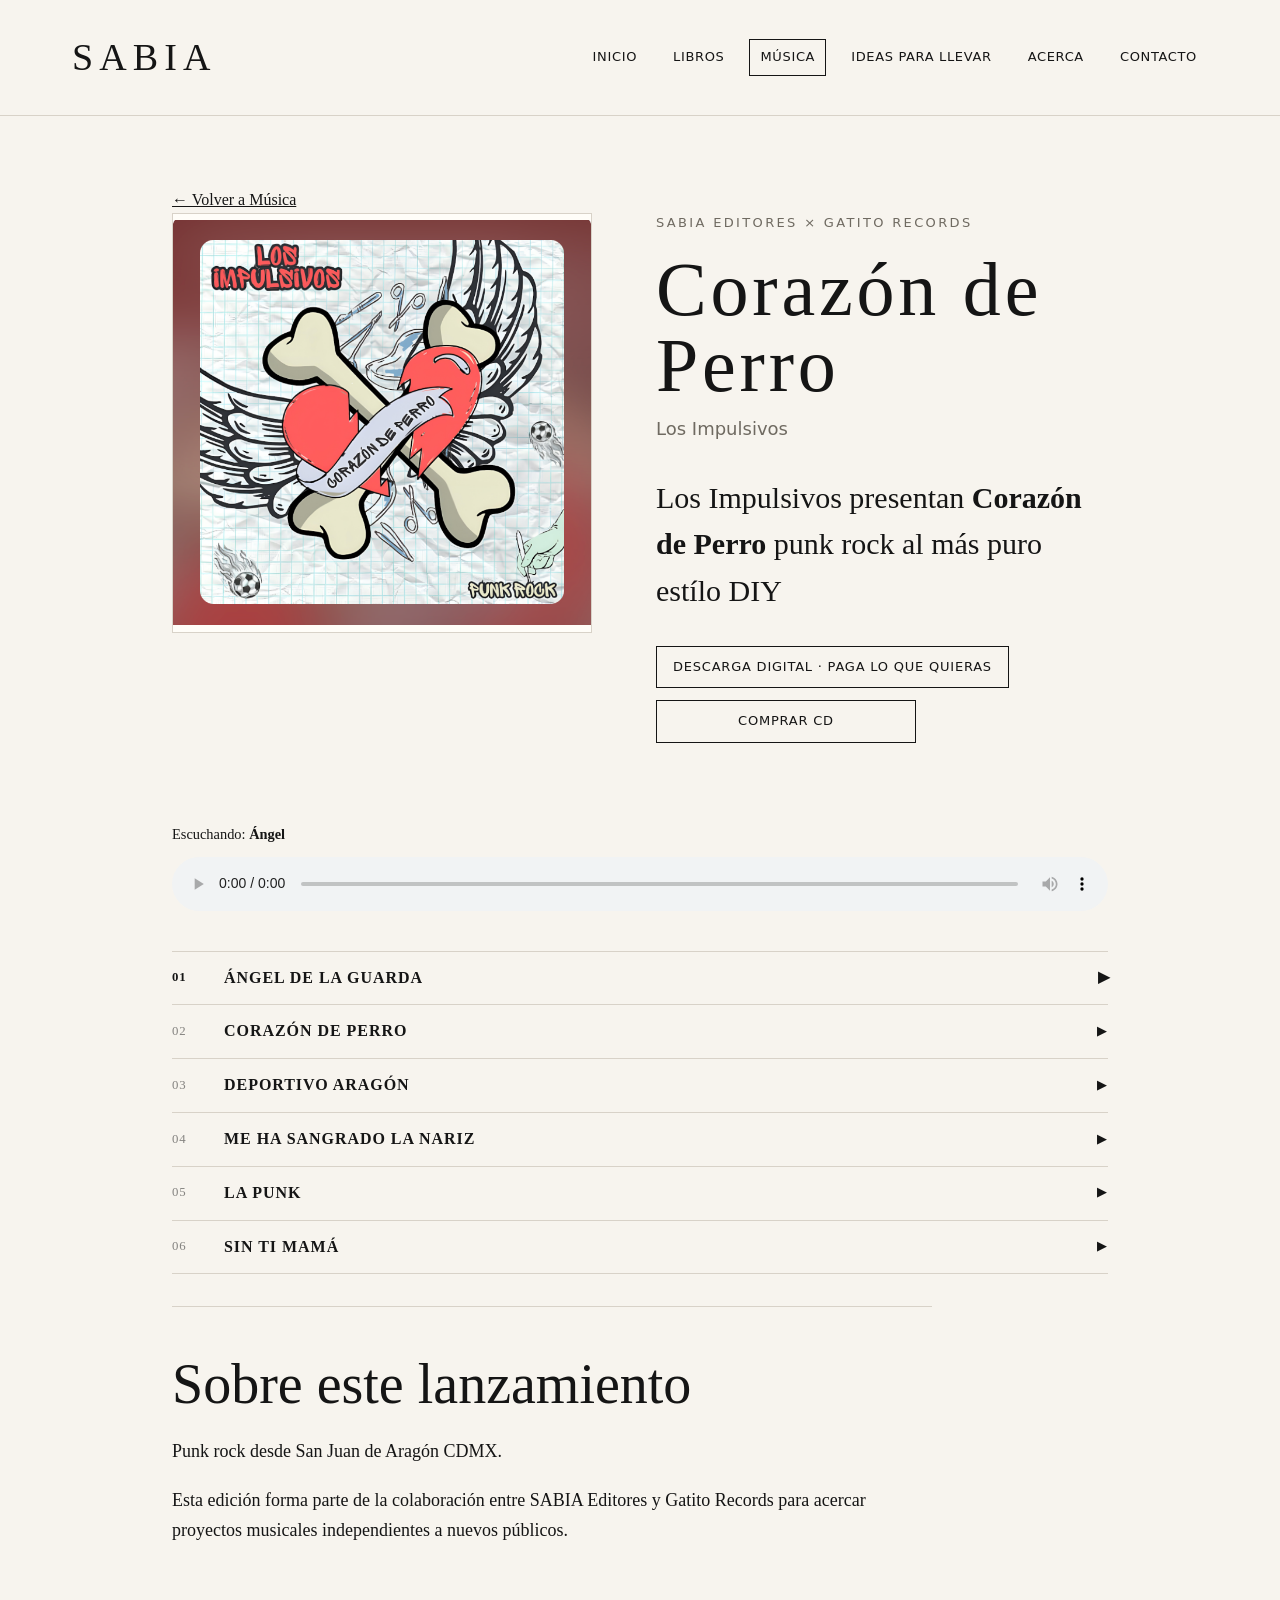
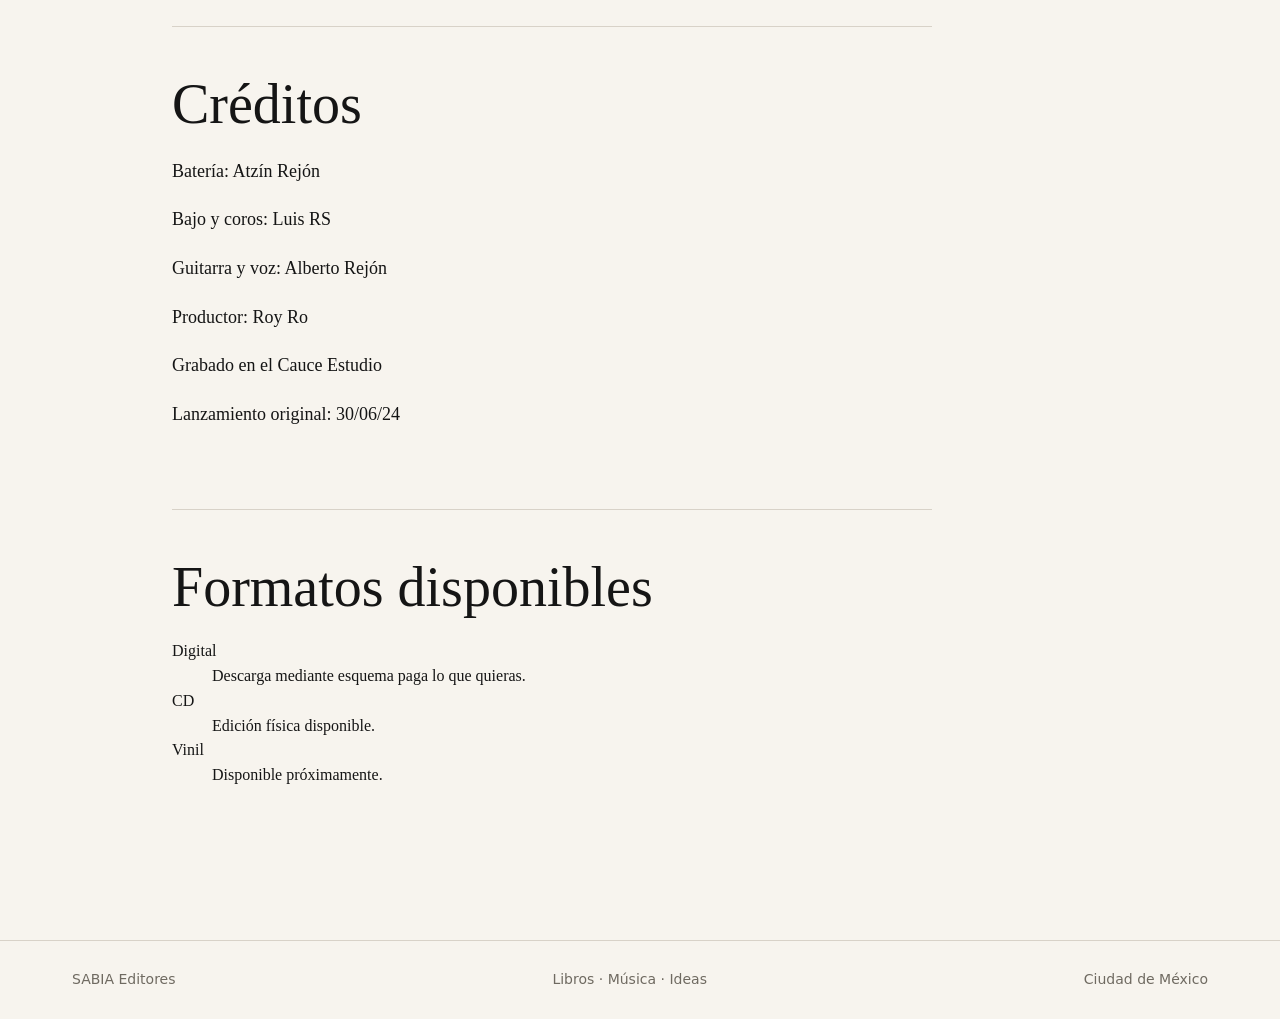
==== musica/corazonDePerro.html @ d7370473 "Update corazonDePerro.html" ====
<!doctype html>
<html lang="es">
<head>
  <meta charset="utf-8">
  <meta name="viewport" content="width=device-width, initial-scale=1">
  <title>Corazón de Perro</title>

  <meta
    name="description"
    content="Escucha y consigue Corazón de Perro de Los Impulsivos, presentado por SABIA Editores."
  >

  <link rel="stylesheet" href="../assets/css/styles.css">
</head>

<body>

  <header>
    <a class="logo" href="../index.html">SABIA</a>

    <nav aria-label="Navegación principal">
      <a href="../index.html">Inicio</a>
      <a href="../libros.html">Libros</a>
      <a href="../musica.html" class="active">Música</a>
      <!--
      <a href="../cuaderno.html">Cuaderno</a>
      -->
      <a href="../ideas-para-llevar.html">Ideas para llevar</a>
      <a href="../acerca.html">Acerca</a>
      <a href="../contacto.html">Contacto</a>
    </nav>
  </header>


  <main>

    <a class="back-link" href="../musica.html">
      ← Volver a Música
    </a>


    <!-- =====================================================
         PRESENTACIÓN DEL ÁLBUM
         ===================================================== -->

    <section class="album-page">

      <div class="album-cover">

        <img
          src="corazonDePerro.png"
          alt="Portada de Corazón de Perro por Los Impulsivos"
        >

      </div>


      <div class="album-info">

        <div class="kicker">
          SABIA Editores × Gatito Records
        </div>

        <h1>Corazón de Perro</h1>

        <p class="album-artist">
          Los Impulsivos
        </p>


        <p class="lead">
          Los Impulsivos presentan <strong>Corazón de Perro </strong> punk rock al más puro estílo DIY
        </p>


        <div class="album-actions">

          <a
            class="button"
            href="#"
            target="_blank"
            rel="noopener"
          >
            Descarga digital · paga lo que quieras
          </a>

          <a
            class="button"
            href="#"
            target="_blank"
            rel="noopener"
          >
            Comprar CD
          </a>
<!--
          <a
            class="button"
            href="#"
            target="_blank"
            rel="noopener"
          >
            Comprar vinil
          </a>
-->
        </div>

      </div>

    </section>



    <!-- =====================================================
         REPRODUCTOR
         ===================================================== -->

    <div class="album-player">

          <p class="now-playing">

            Escuchando:

            <strong id="current-track">

              Ángel

            </strong>

          </p>

          <audio

            id="audio-player"

            controls

            preload="metadata"

          >

            <source

              src="corazonDePerro/angel_de_la_guarda.mp3"

              type="audio/mpeg"

            >

            Tu navegador no soporta la reproducción de audio.

          </audio>

        </div>

        <!-- =========================================

             TRACKLIST

             ========================================= -->

        <div class="album-tracklist">

          <button

            class="track-button active-track"

            data-src="corazonDePerro/angel_de_la_guarda.mp3"

            data-title="Ángel de la Guarda"

          >

            <span class="track-number">01</span>

            <span class="track-title">Ángel de la Guarda</span>

            <span class="track-play">▶</span>

          </button>

          <button

            class="track-button"

            data-src="corazonDePerro/corazon_de_perro.mp3"

            data-title="Corazón de Perro"

          >

            <span class="track-number">02</span>

            <span class="track-title">Corazón de Perro</span>

            <span class="track-play">▶</span>

          </button>

          <button

            class="track-button"

            data-src="corazonDePerro/deportivo_aragon.mp3"

            data-title="Deportivo"

          >

            <span class="track-number">03</span>

            <span class="track-title">Deportivo Aragón</span>

            <span class="track-play">▶</span>

          </button>

          <button

            class="track-button"

            data-src="corazonDePerro/me_ha_sangrado_la_nariz.mp3"

            data-title="Me ha sangrado la Nariz"

          >

            <span class="track-number">04</span>

            <span class="track-title">Me ha sangrado la Nariz</span>

            <span class="track-play">▶</span>

          </button>

          <button

            class="track-button"

            data-src="corazonDePerro/la_punk.mp3"

            data-title="La Punk"

          >

            <span class="track-number">05</span>

            <span class="track-title">La Punk</span>

            <span class="track-play">▶</span>

          </button>

          <button

            class="track-button"

            data-src="corazonDePerro/sin_ti_mama.mp3"

            data-title="Sin ti Mamá"

          >

            <span class="track-number">06</span>

            <span class="track-title">Sin ti Mamá</span>

            <span class="track-play">▶</span>

          </button>

        </div>



    <!-- =====================================================
         SOBRE EL ÁLBUM
         ===================================================== -->

    <section class="album-notes narrow">

      <h2>Sobre este lanzamiento</h2>

      <p>
        Punk rock desde San Juan de Aragón CDMX.
      </p>

      <p>
        Esta edición forma parte de la colaboración entre SABIA Editores
        y Gatito Records para acercar proyectos musicales independientes
        a nuevos públicos.
      </p>

    </section>



    <!-- =====================================================
         CRÉDITOS
         ===================================================== -->

    <section class="album-notes narrow">

      <h2>Créditos</h2>
      <p> 
        Batería: Atzín Rejón
      </p>
      <p>
        Bajo y coros: Luis RS
      </p>
      <p>
        Guitarra y voz: Alberto Rejón
      </p>
      <p>
        Productor: Roy Ro
      </p>
      <p>
        Grabado en el Cauce Estudio
      </p>

      <p>
        Lanzamiento original: 30/06/24
      </p>

    </section>



    <!-- =====================================================
         FORMATOS
         ===================================================== -->

    <section class="album-notes narrow">

      <h2>Formatos disponibles</h2>

      <dl>

        <div>
          <dt>Digital</dt>
          <dd>Descarga mediante esquema paga lo que quieras.</dd>
        </div>

        <div>
          <dt>CD</dt>
          <dd>Edición física disponible.</dd>
        </div>

        <div>
          <dt>Vinil</dt>
          <dd>Disponible próximamente.</dd>
        </div>

      </dl>

    </section>

  </main>


  <footer>
    <span>SABIA Editores</span>
    <span>Libros · Música · Ideas</span>
    <span>Ciudad de México</span>
  </footer>
 <script src="../assets/js/player.js"></script>
</body>
</html>
---- assets/css/styles.css ----
/* =========================================================
   SABIA Editores — Global Stylesheet
   Version: 0.1
   Purpose: Base styles for the whole site.
   ========================================================= */

:root {
  --bg: #f7f4ee;
  --paper: #fffdf8;
  --ink: #151515;
  --muted: #6f6a61;
  --line: #d8d2c8;
  --soft-line: #e9e3d8;

  --max-width: 1080px;
  --space-page: clamp(24px, 6vw, 72px);

  --font-serif: Georgia, "Times New Roman", serif;
  --font-sans: system-ui, -apple-system, BlinkMacSystemFont, "Segoe UI", sans-serif;
}

/* ---------- Reset / Base ---------- */

* {
  box-sizing: border-box;
}

html {
  scroll-behavior: smooth;
}

html,
body {
  margin: 0;
  padding: 0;
}

body {
  background: var(--bg);
  color: var(--ink);
  font-family: var(--font-serif);
  line-height: 1.55;
  text-rendering: optimizeLegibility;
}

img,
svg,
video {
  max-width: 100%;
  height: auto;
}

a {
  color: inherit;
}

/* ---------- Header / Navigation ---------- */

header {
  padding: 28px var(--space-page);
  border-bottom: 1px solid var(--line);
  display: flex;
  align-items: center;
  justify-content: space-between;
  gap: 28px;
}

.logo {
  color: var(--ink);
  font-family: var(--font-serif);
  font-size: clamp(28px, 4vw, 38px);
  letter-spacing: 0.16em;
  text-decoration: none;
}

nav {
  display: flex;
  align-items: center;
  gap: 14px;
  flex-wrap: wrap;
  font-family: var(--font-sans);
  font-size: 13px;
  letter-spacing: 0.05em;
  text-transform: uppercase;
}

nav a {
  color: var(--ink);
  text-decoration: none;
  padding: 7px 10px;
  border: 1px solid transparent;
}

nav a:hover,
nav a:focus {
  border-color: var(--line);
}

nav a.active {
  border-color: var(--ink);
}

.nav-item {
  position: relative;
}

.submenu {
  display: none;
  position: absolute;
  top: calc(100% + 6px);
  left: 0;
  min-width: 250px;
  background: var(--bg);
  border: 1px solid var(--line);
  padding: 8px;
  z-index: 20;
  box-shadow: 0 16px 30px rgba(0, 0, 0, 0.06);
}

.submenu a {
  display: block;
  padding: 9px 10px;
  text-transform: none;
  letter-spacing: 0.02em;
  font-size: 14px;
}

.nav-item:hover .submenu,
.nav-item:focus-within .submenu {
  display: block;
}

/* ---------- Layout ---------- */

main {
  max-width: var(--max-width);
  margin: 0 auto;
  padding: 72px var(--space-page);
}

section {
  margin-bottom: 80px;
}

.hero {
  min-height: 48vh;
  display: flex;
  flex-direction: column;
  justify-content: center;
  align-items: flex-start;
}

.kicker {
  margin-bottom: 18px;
  color: var(--muted);
  font-family: var(--font-sans);
  font-size: 13px;
  letter-spacing: 0.18em;
  text-transform: uppercase;
}

h1,
h2,
h3 {
  font-weight: 400;
  margin-top: 0;
}

h1 {
  margin-bottom: 28px;
  font-size: clamp(48px, 9vw, 108px);
  line-height: 0.95;
  letter-spacing: 0.05em;
}

h2 {
  margin-bottom: 22px;
  font-size: clamp(30px, 5vw, 56px);
  line-height: 1.05;
}

h3 {
  margin-bottom: 12px;
  font-size: 24px;
}

p {
  margin-top: 0;
}

.lead {
  max-width: 720px;
  font-size: clamp(20px, 2.4vw, 30px);
}

/* ---------- Cards / Grids ---------- */

.grid {
  display: grid;
  grid-template-columns: repeat(3, 1fr);
  gap: 18px;
}

.card {
  min-height: 180px;
  padding: 28px;
  border: 1px solid var(--line);
  background: rgba(255, 255, 255, 0.35);
}

.card p {
  color: var(--muted);
  margin-bottom: 0;
}

.card a {
  text-decoration: none;
}

.card:hover {
  border-color: var(--ink);
}

/* ---------- Buttons / Links ---------- */

.button,
button {
  display: inline-block;
  padding: 10px 16px;
  border: 1px solid var(--ink);
  background: transparent;
  color: var(--ink);
  font-family: var(--font-sans);
  font-size: 13px;
  letter-spacing: 0.06em;
  text-transform: uppercase;
  text-decoration: none;
  cursor: pointer;
}

.button:hover,
button:hover {
  background: var(--ink);
  color: var(--bg);
}

.text-link {
  text-decoration: none;
  border-bottom: 1px solid var(--ink);
}

/* ---------- Footer ---------- */

footer {
  padding: 28px var(--space-page);
  border-top: 1px solid var(--line);
  color: var(--muted);
  font-family: var(--font-sans);
  font-size: 14px;
  display: flex;
  justify-content: space-between;
  gap: 20px;
  flex-wrap: wrap;
}

/* ---------- Utility Classes ---------- */

.muted {
  color: var(--muted);
}

.divider {
  border-top: 1px solid var(--line);
  margin: 48px 0;
}

.narrow {
  max-width: 760px;
}

.center {
  text-align: center;
}


.hide {
  display: none;
}

/* ---------- Responsive ---------- */

@media (max-width: 820px) {
  header {
    align-items: flex-start;
    flex-direction: column;
  }

  nav {
    gap: 8px;
  }

  .submenu {
    position: static;
    box-shadow: none;
    margin-top: 4px;
  }

  main {
    padding-top: 48px;
  }

  .grid {
    grid-template-columns: 1fr;
  }
}

@media (max-width: 520px) {
  nav a {
    padding: 6px 8px;
  }

  section {
    margin-bottom: 56px;
  }

  .card {
    padding: 22px;
  }
}

/* ---------- Book Catalog ---------- */

.book-grid {
  display: grid;
  grid-template-columns: repeat(3, 1fr);
  gap: 42px;
}

.book-card h2 {
  font-size: 28px;
  margin: 22px 0 6px;
}

.book-author {
  color: var(--muted);
  font-family: var(--font-sans);
  font-size: 14px;
  margin-bottom: 14px;
}

.book-tags {
  font-family: var(--font-sans);
  font-size: 12px;
  letter-spacing: 0.06em;
  text-transform: uppercase;
  color: var(--muted);
  margin-bottom: 18px;
}

.book-cover {
  aspect-ratio: 2 / 3;
  border: 1px solid var(--line);
  background: var(--paper);
  display: flex;
  flex-direction: column;
  align-items: center;
  justify-content: center;
}

.placeholder-cover span {
  font-size: 28px;
  letter-spacing: 0.18em;
}

.placeholder-cover strong {
  margin-top: 24px;
  font-family: var(--font-sans);
  font-size: 12px;
  letter-spacing: 0.16em;
  text-transform: uppercase;
  font-weight: 400;
  color: var(--muted);
}

@media (max-width: 820px) {
  .book-grid {
    grid-template-columns: 1fr;
  }
}

/* ---------- Music Catalog ---------- */

.collab-line {
  margin-top: 24px;
  padding-top: 18px;
  border-top: 1px solid var(--line);
  color: var(--muted);
  font-family: var(--font-sans);
  font-size: 23px;
  letter-spacing: 0.1em;
  text-transform: uppercase;
}

.album-grid {
  display: grid;
  grid-template-columns: repeat(3, 1fr);
  gap: 42px;
}

.album-card h2 {
  font-size: 28px;
  margin: 22px 0 6px;
}

.album-artist {
  color: var(--muted);
  font-family: var(--font-sans);
  font-size: 14px;
  margin-bottom: 14px;
}

.album-tags {
  color: var(--muted);
  font-family: var(--font-sans);
  font-size: 12px;
  letter-spacing: 0.06em;
  text-transform: uppercase;
  margin-bottom: 18px;
}

.album-cover {
  aspect-ratio: 1 / 1;
  border: 1px solid var(--line);
  background: var(--paper);
  display: flex;
  flex-direction: column;
  align-items: center;
  justify-content: center;
}

.album-cover.placeholder-cover span {
  font-size: 28px;
  letter-spacing: 0.18em;
}

.album-cover.placeholder-cover strong {
  margin-top: 24px;
  color: var(--muted);
  font-family: var(--font-sans);
  font-size: 12px;
  font-weight: 400;
  letter-spacing: 0.16em;
  text-transform: uppercase;
}

@media (max-width: 820px) {
  .album-grid {
    grid-template-columns: 1fr;
  }
}

/* ---------- Individual Album Page ---------- */

.album-page {
  display: grid;
  grid-template-columns: minmax(280px, 420px) 1fr;
  gap: 64px;
  align-items: start;
}

.album-page .album-cover {
  width: 100%;
}

.album-info h1 {
  font-size: clamp(42px, 7vw, 76px);
  line-height: 1;
  margin-bottom: 12px;
}

.album-info .album-artist {
  font-size: 18px;
  margin-bottom: 32px;
}

.album-info .lead {
  max-width: 620px;
  margin-bottom: 32px;
}


/* ---------- Album Actions ---------- */

.album-actions {
  display: flex;
  flex-direction: column;
  align-items: flex-start;
  gap: 12px;
  margin-top: 32px;
}

.album-actions .button {
  min-width: 260px;
  text-align: center;
}


/* ---------- Bandcamp Player ---------- */

.bandcamp-player {
  padding-top: 48px;
  border-top: 1px solid var(--line);
}

.bandcamp-player h2 {
  margin-bottom: 32px;
}

.bandcamp-player iframe {
  display: block;
  width: 100%;
  max-width: 760px;
}


/* ---------- Album Notes ---------- */

.album-notes {
  padding-top: 48px;
  border-top: 1px solid var(--line);
}

.album-notes p {
  font-size: 18px;
  line-height: 1.7;
}


/* ---------- Responsive ---------- */

@media (max-width: 820px) {

  .album-page {
    grid-template-columns: 1fr;
    gap: 40px;
  }

  .album-page .album-cover {
    max-width: 480px;
  }

  .album-actions {
    align-items: stretch;
  }

  .album-actions .button {
    width: 100%;
    min-width: 0;
  }

  .bandcamp-player iframe {
    max-width: 100%;
  }
}

/* ---------- Disabled Links ---------- */

.disabled-link {
  opacity: 0.4;
  cursor: default;
  pointer-events: none;
}
/* ---------- Album Audio Player ---------- */

.album-player {
  margin: 32px 0;
}

.now-playing {
  margin-bottom: 12px;
  font-size: 0.9rem;
}

#audio-player {
  width: 100%;
}


/* ---------- Album Tracklist ---------- */

.album-tracklist {
  margin: 24px 0 32px;
  border-top: 1px solid var(--line);
}

.track-button {
  width: 100%;
  display: grid;
  grid-template-columns: 40px 1fr 30px;
  align-items: center;
  gap: 12px;

  padding: 14px 0;

  background: transparent;
  border: 0;
  border-bottom: 1px solid var(--line);

  font: inherit;
  color: inherit;
  text-align: left;

  cursor: pointer;
}

.track-button:hover {
  opacity: 0.6;
}

.track-number {
  font-size: 0.8rem;
  opacity: 0.5;
}

.track-title {
  font-weight: 600;
}

.track-play {
  text-align: right;
  font-size: 0.8rem;
}


/* ---------- Active Track ---------- */

.track-button.active-track {
  font-weight: 700;
}

.track-button.active-track .track-number {
  opacity: 1;
}

.track-button.active-track .track-play {
  transform: scale(1.2);
}


/* ---------- Responsive ---------- */

@media (max-width: 700px) {

  .track-button {
    grid-template-columns: 32px 1fr 24px;
  }

}
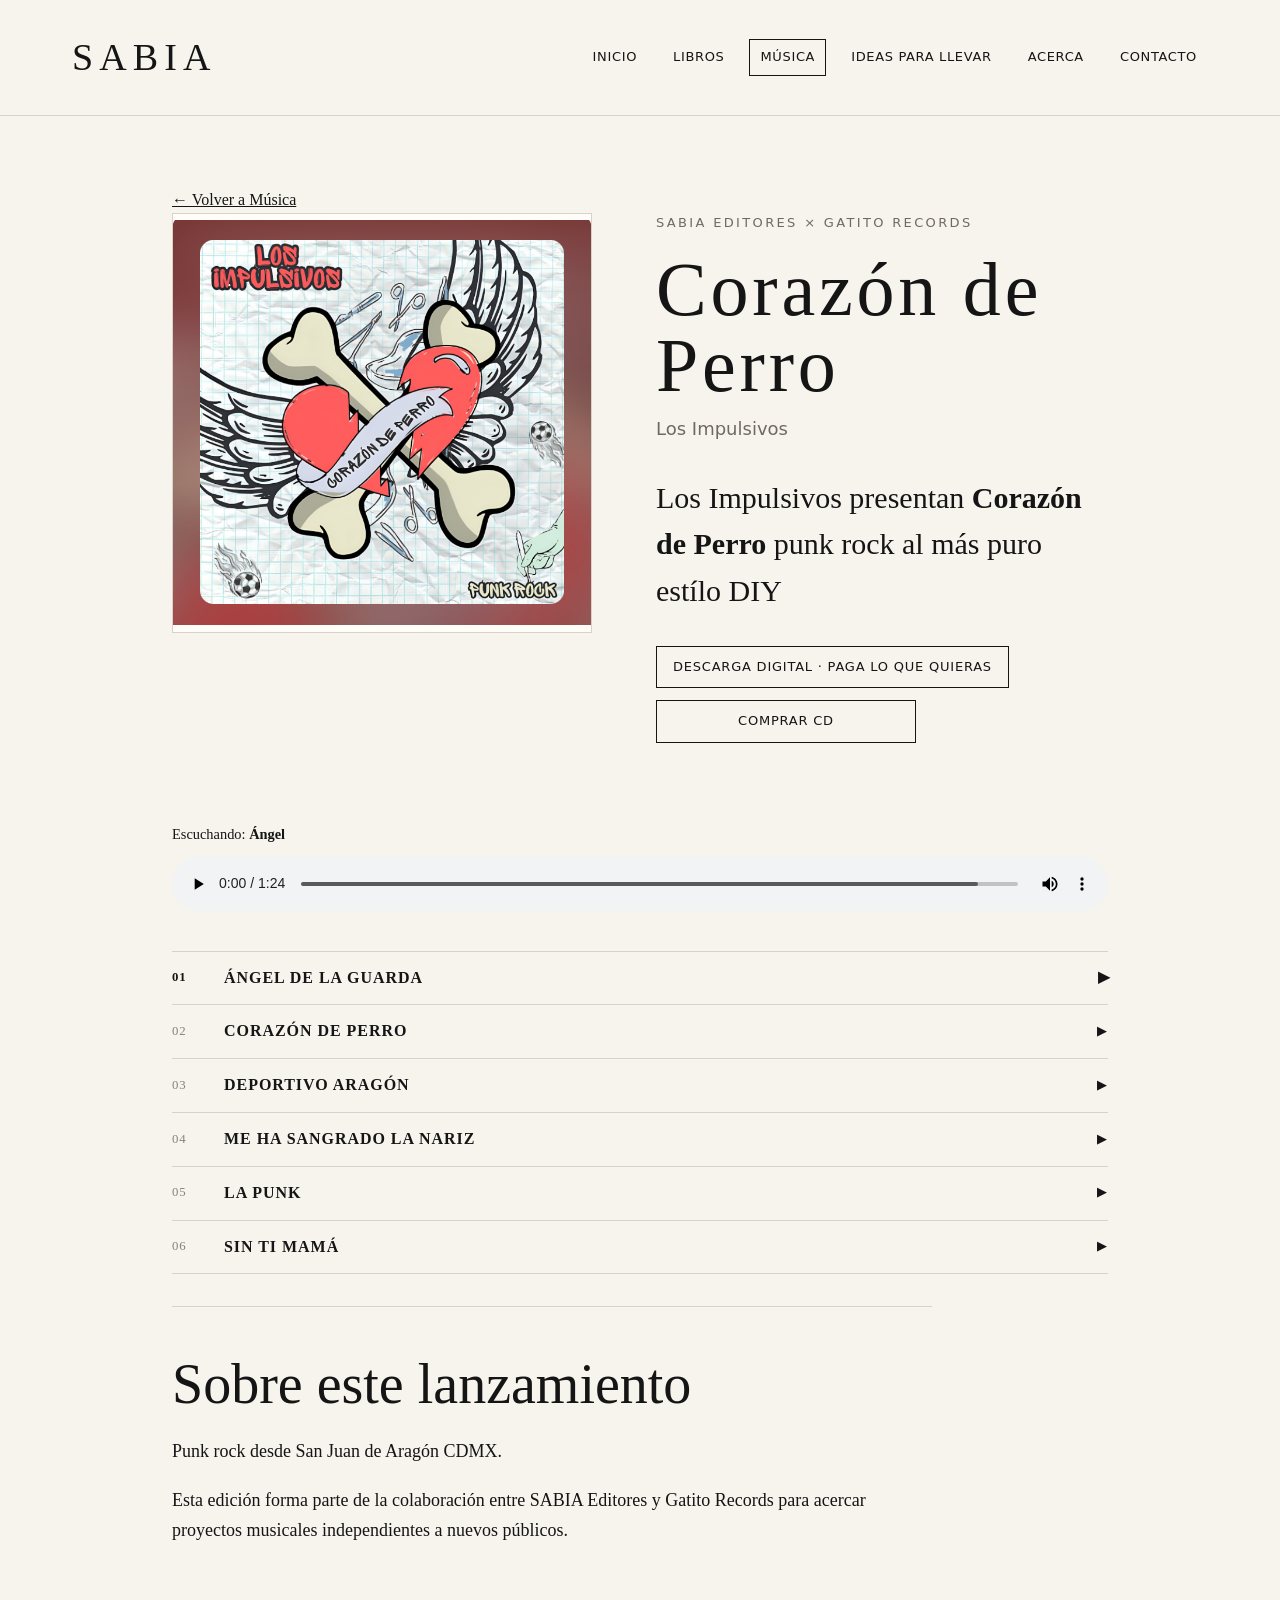
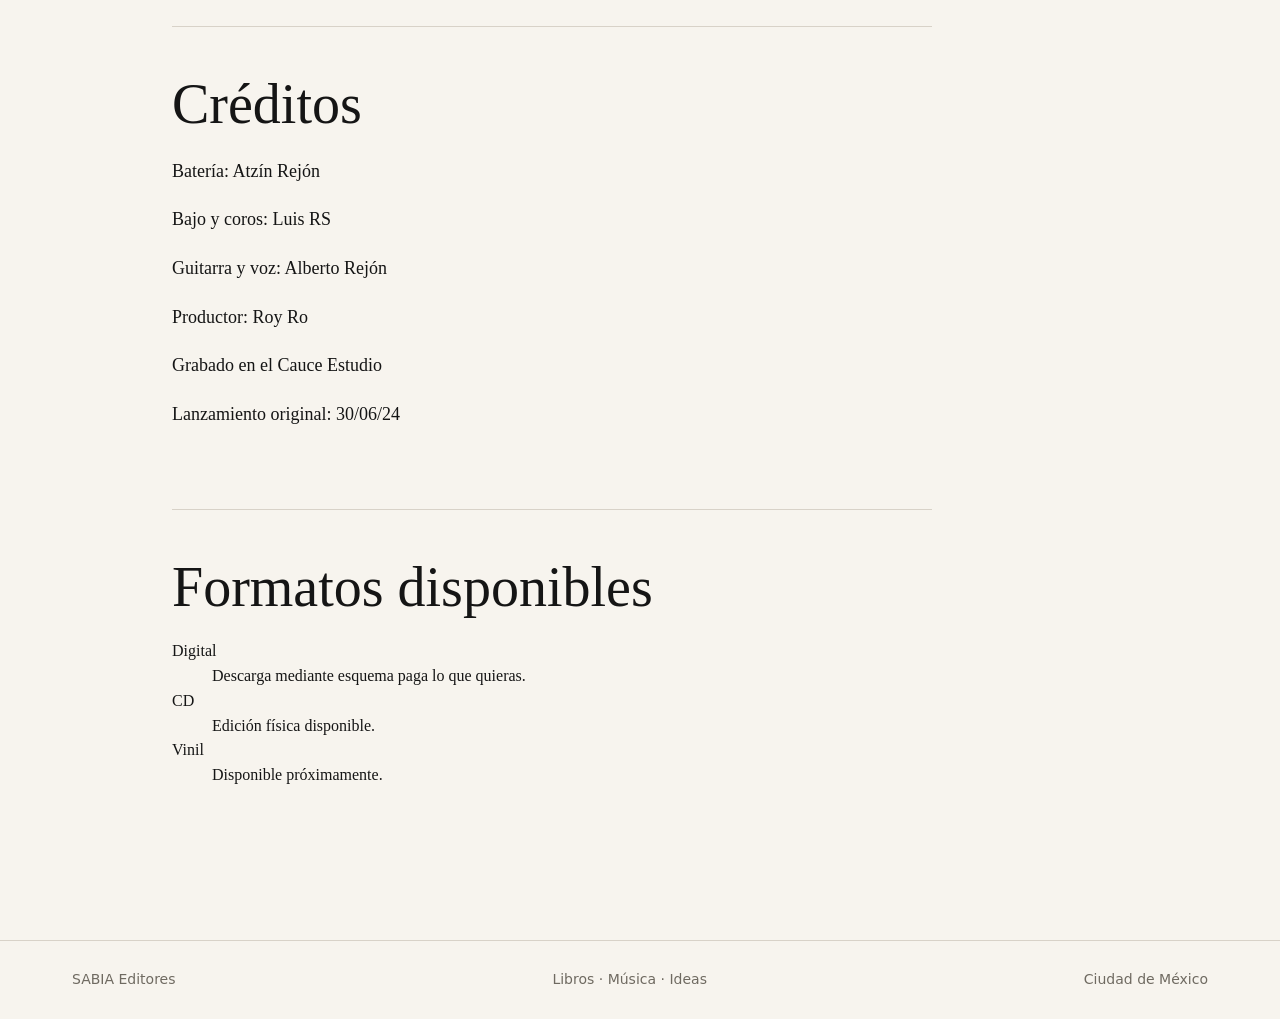
==== commit e1142c36: "Fix script source path in corazonDePerro.html" ====
--- a/musica/corazonDePerro.html
+++ b/musica/corazonDePerro.html
@@ -362,6 +362,6 @@
     <span>Libros · Música · Ideas</span>
     <span>Ciudad de México</span>
   </footer>
- <script src="../assets/js/player.js"></script>
+ <script src="../assets/css/js/player.js"></script>
 </body>
 </html>
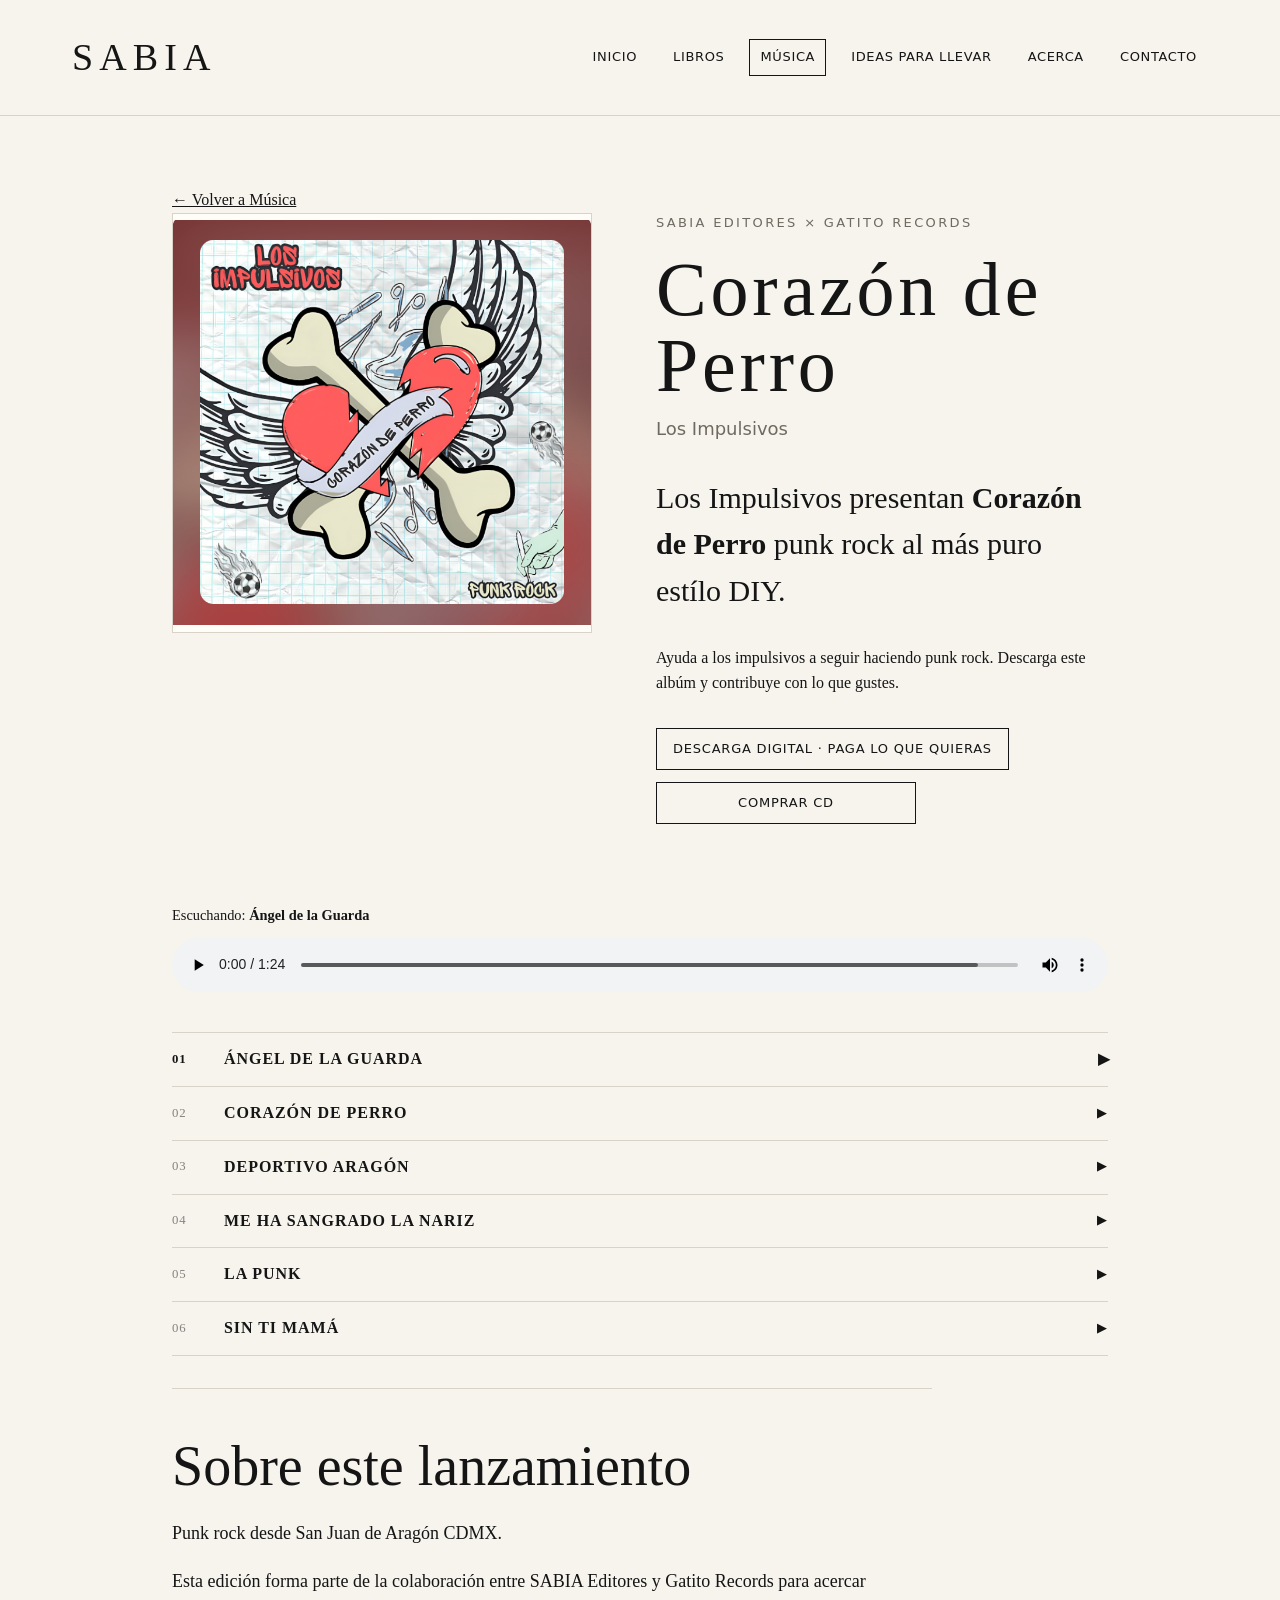
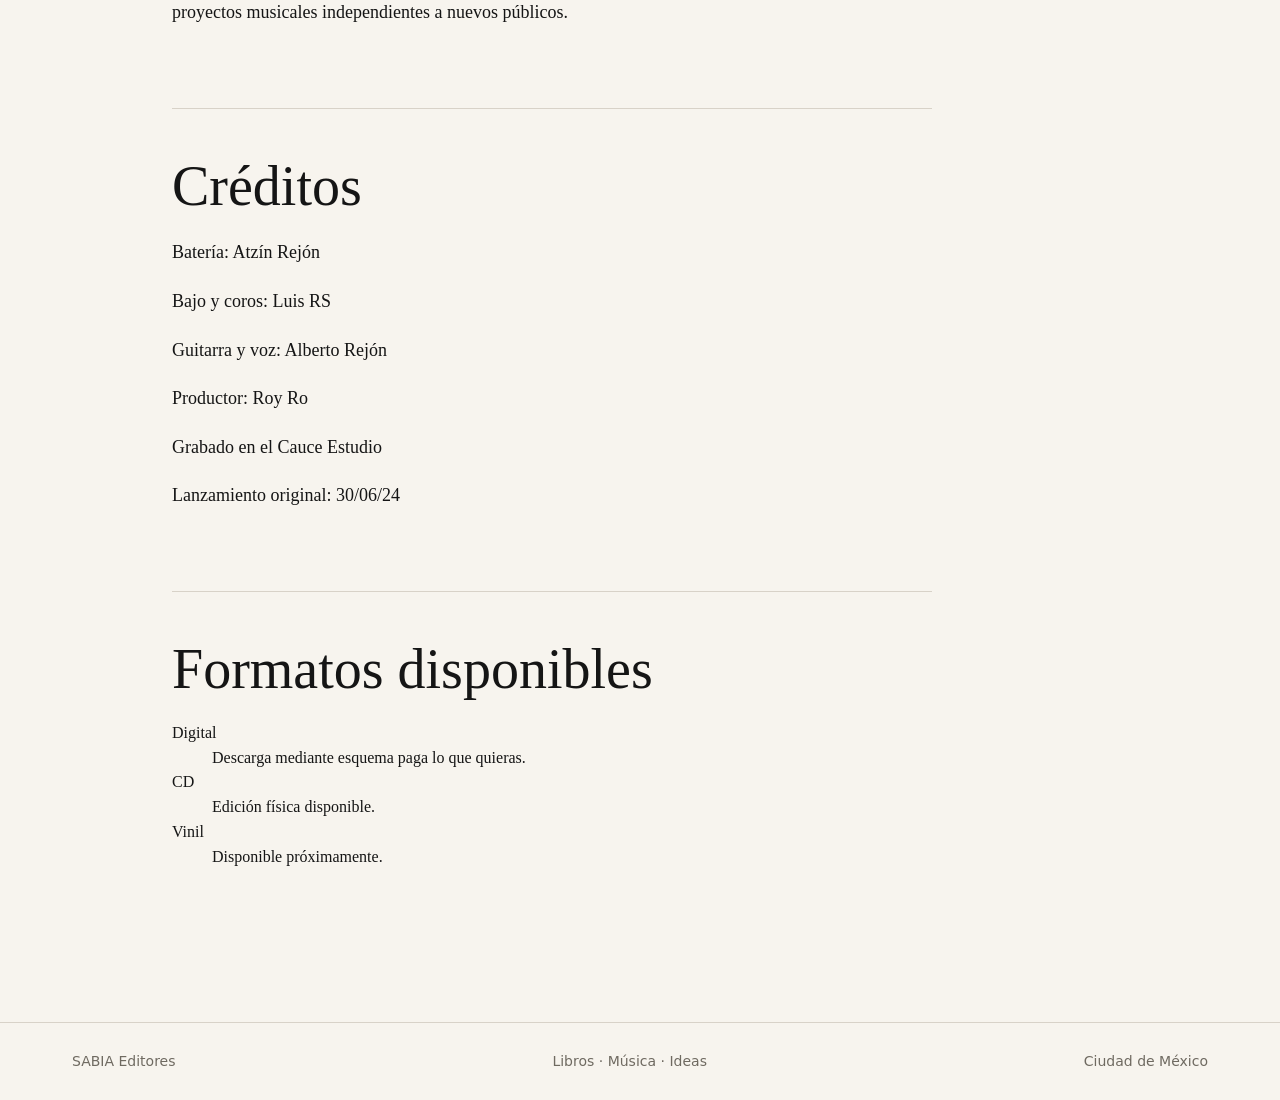
==== commit 0cd630a9: "Update corazonDePerro.html" ====
--- a/musica/corazonDePerro.html
+++ b/musica/corazonDePerro.html
@@ -69,7 +69,8 @@
 
 
         <p class="lead">
-          Los Impulsivos presentan <strong>Corazón de Perro </strong> punk rock al más puro estílo DIY
+          Los Impulsivos presentan <strong>Corazón de Perro </strong> punk rock al más puro estílo DIY. 
+          <p>Ayuda a los impulsivos a seguir haciendo punk rock. Descarga este albúm y contribuye con lo que gustes.</p>
         </p>
 
 
@@ -122,7 +123,7 @@
 
             <strong id="current-track">
 
-              Ángel
+              Ángel de la Guarda
 
             </strong>
 
@@ -202,7 +203,7 @@
 
             data-src="corazonDePerro/deportivo_aragon.mp3"
 
-            data-title="Deportivo"
+            data-title="Deportivo Aragón"
 
           >
 
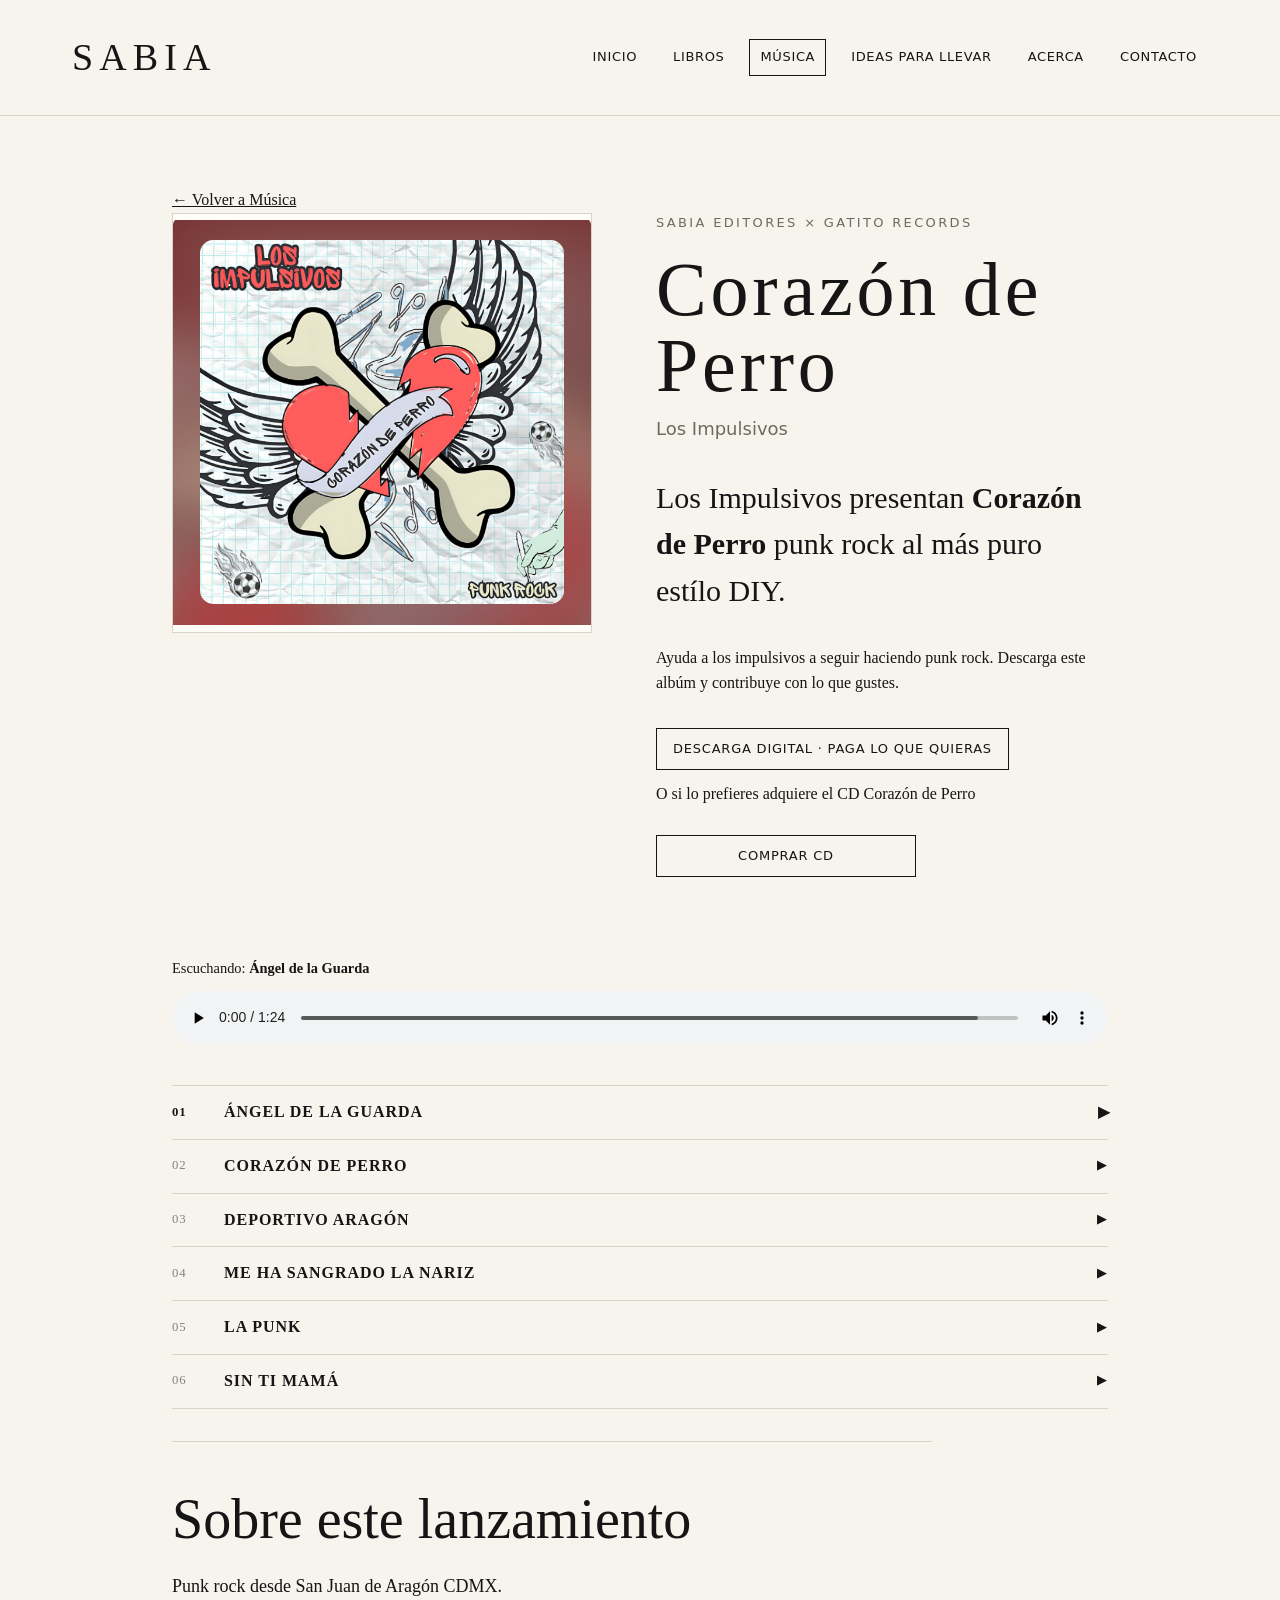
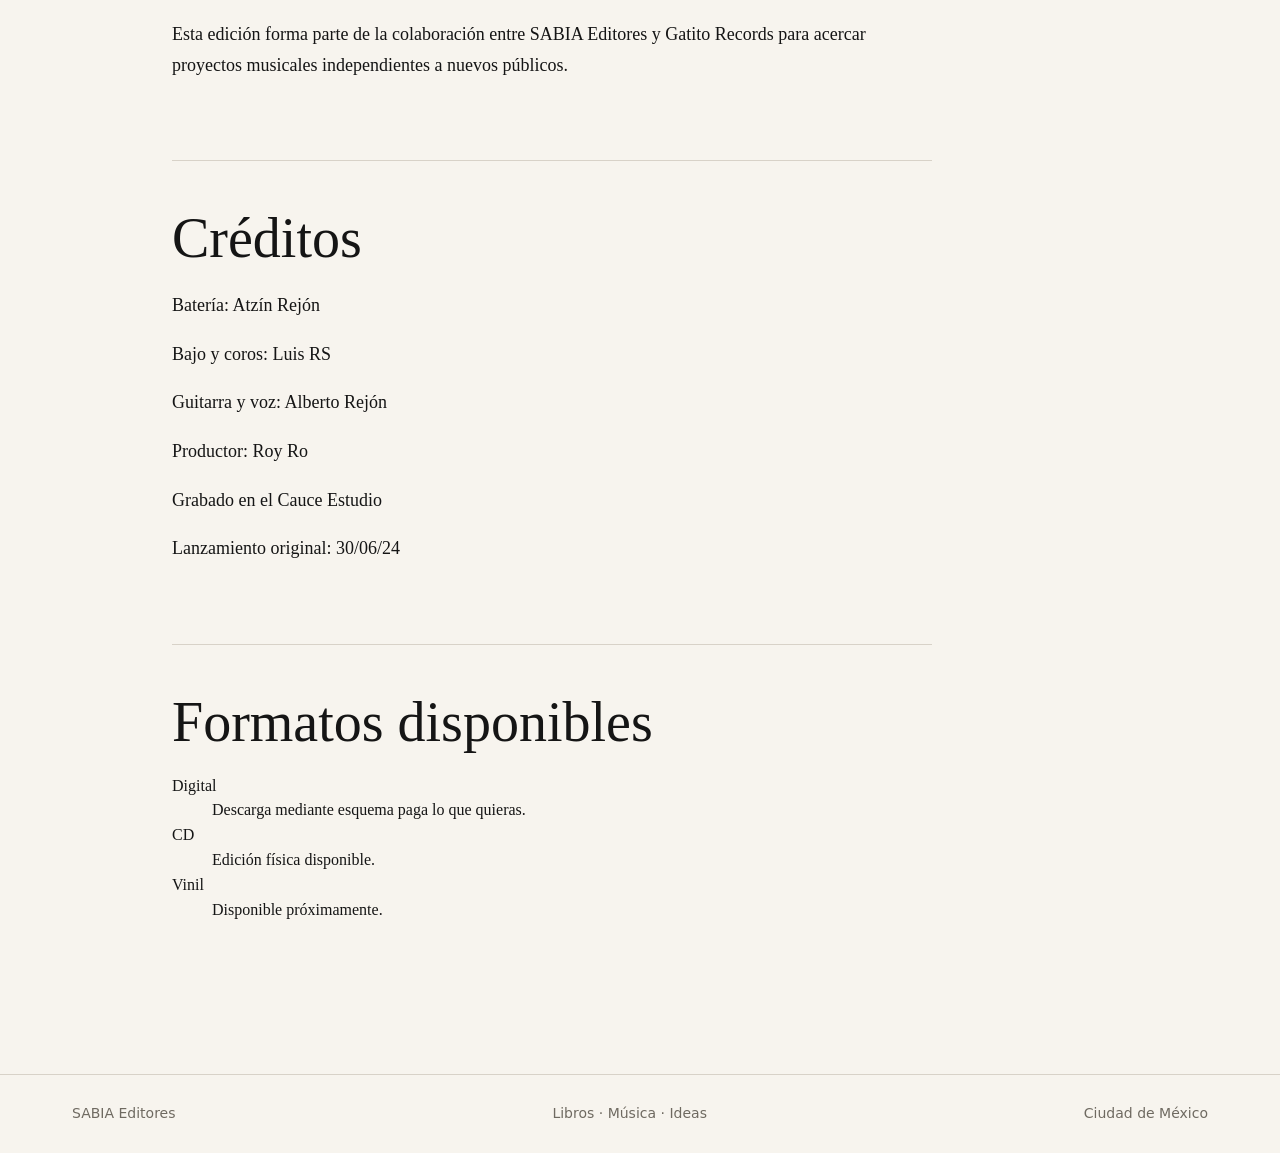
==== commit 6a068315: "Modify download link and add CD purchase message Updated download link and added a message for CD pu" ====
--- a/musica/corazonDePerro.html
+++ b/musica/corazonDePerro.html
@@ -70,21 +70,20 @@
 
         <p class="lead">
           Los Impulsivos presentan <strong>Corazón de Perro </strong> punk rock al más puro estílo DIY. 
-          <p>Ayuda a los impulsivos a seguir haciendo punk rock. Descarga este albúm y contribuye con lo que gustes.</p>
         </p>
-
+        <p>Ayuda a los impulsivos a seguir haciendo punk rock. Descarga este albúm y contribuye con lo que gustes.</p>
 
         <div class="album-actions">
 
           <a
             class="button"
-            href="#"
+            href="https://sabiaeditores.gumroad.com/l/mvlbr"
             target="_blank"
             rel="noopener"
           >
             Descarga digital · paga lo que quieras
           </a>
-
+<p>O si lo prefieres adquiere el CD Corazón de Perro</p>
           <a
             class="button"
             href="#"
